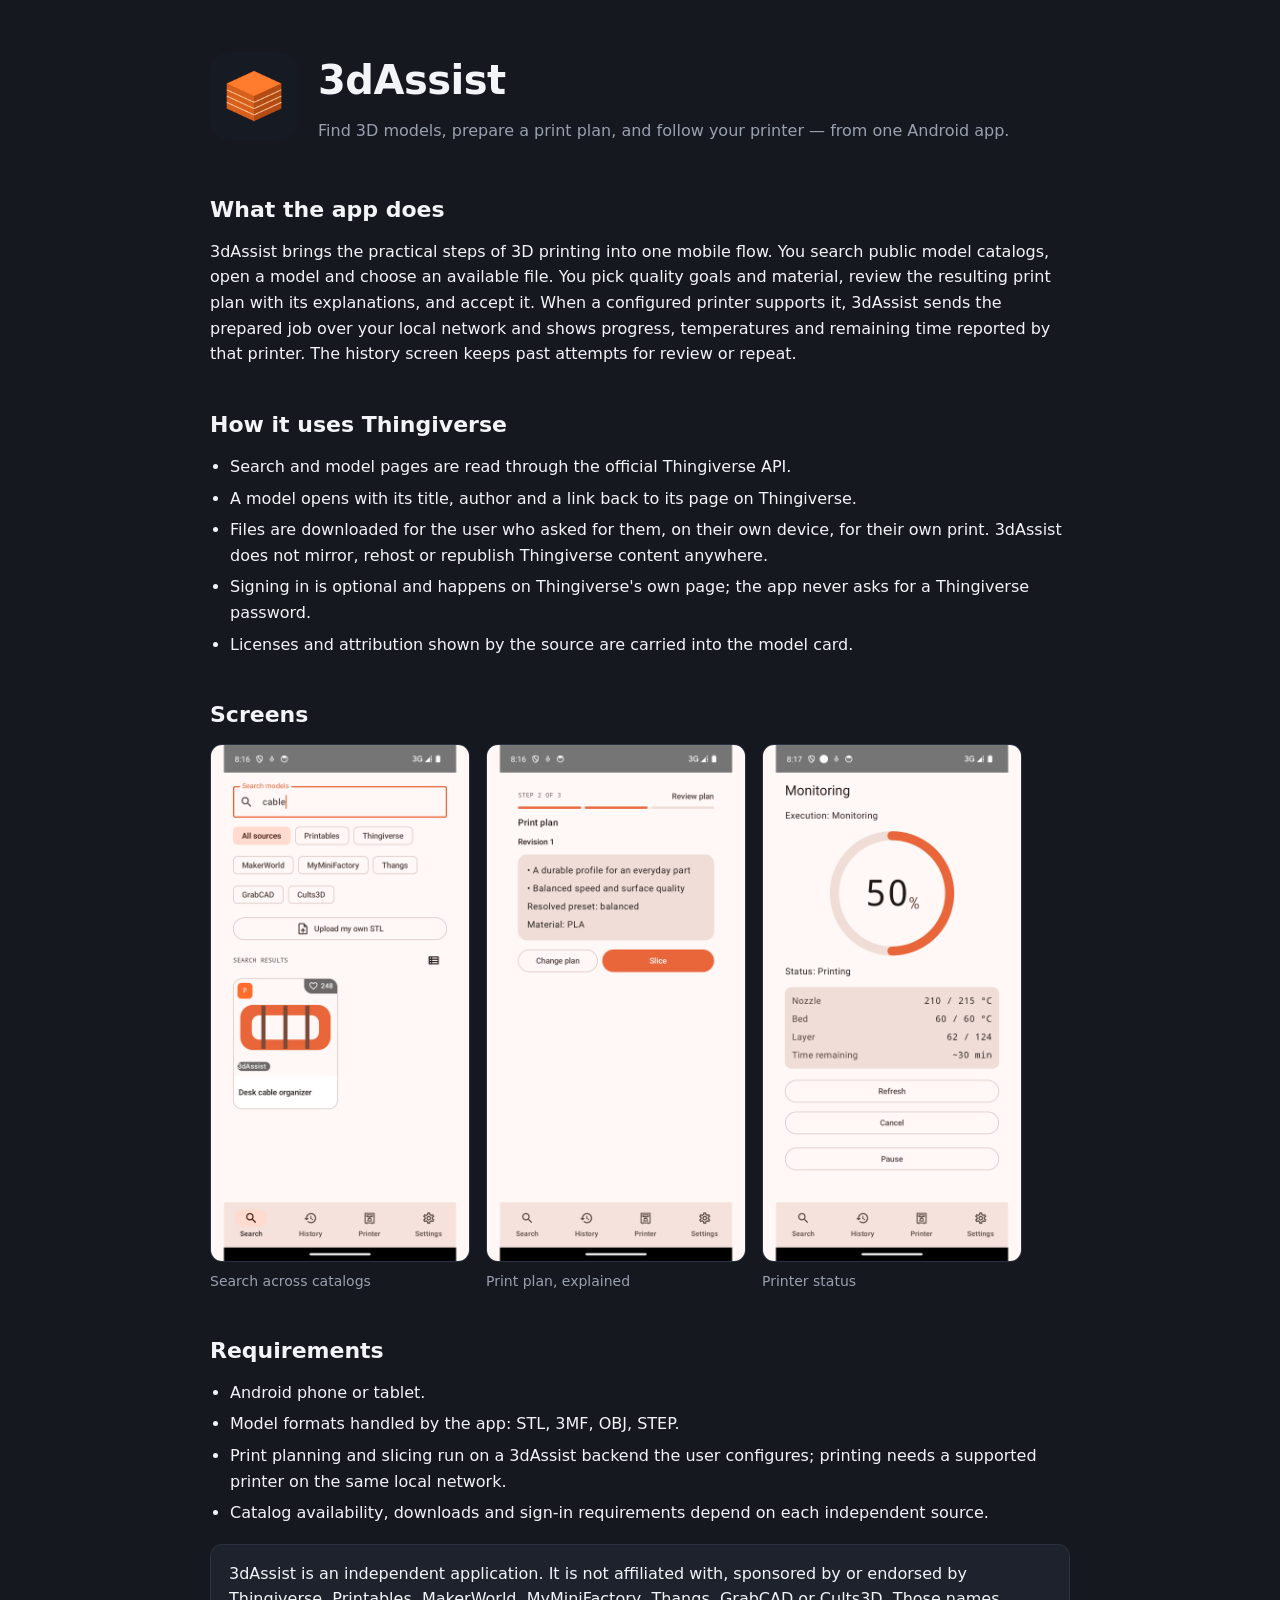
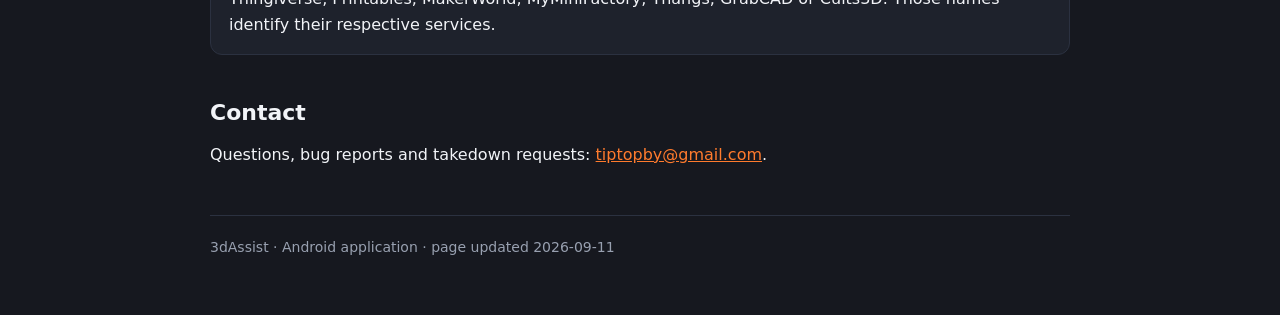
==== index.html @ 9f6e87f7 "site: landing page" ====
<!DOCTYPE html>
<html lang="en">
<head>
<meta charset="utf-8">
<meta name="viewport" content="width=device-width, initial-scale=1">
<title>3dAssist — find 3D models, plan the print, follow your printer</title>
<meta name="description" content="3dAssist is an Android app that searches public 3D model catalogs, prepares a print plan and follows the status of a configured printer.">
<link rel="icon" href="assets/icon.png">
<style>
  :root{ --bg:#16181f; --card:#1e222c; --line:#2b3140; --text:#f2f4f8; --dim:#98a0b0; --accent:#ff7b2d; }
  *{box-sizing:border-box}
  body{margin:0;background:var(--bg);color:var(--text);
       font:16px/1.6 "Segoe UI",system-ui,-apple-system,Roboto,Helvetica,Arial,sans-serif}
  .wrap{max-width:900px;margin:0 auto;padding:0 20px}
  header{padding:48px 0 8px;display:flex;align-items:center;gap:20px;flex-wrap:wrap}
  header img{width:88px;height:88px;border-radius:20px}
  h1{font-size:40px;margin:0;letter-spacing:-.5px}
  .tag{color:var(--dim);margin:6px 0 0}
  h2{font-size:22px;margin:40px 0 12px}
  p{margin:0 0 14px}
  ul{margin:0 0 14px;padding-left:20px}
  li{margin:6px 0}
  .shots{display:flex;gap:16px;flex-wrap:wrap;margin:8px 0 4px}
  .shots figure{margin:0;flex:1 1 220px;max-width:260px}
  .shots img{width:100%;border:1px solid var(--line);border-radius:12px;display:block}
  .shots figcaption{color:var(--dim);font-size:14px;margin-top:8px}
  .note{background:var(--card);border:1px solid var(--line);border-radius:12px;padding:16px 18px;margin:18px 0}
  a{color:var(--accent)}
  footer{color:var(--dim);font-size:14px;border-top:1px solid var(--line);margin-top:48px;padding:20px 0 56px}
</style>
</head>
<body>
<div class="wrap">

  <header>
    <img src="assets/icon.png" alt="3dAssist icon">
    <div>
      <h1>3dAssist</h1>
      <p class="tag">Find 3D models, prepare a print plan, and follow your printer — from one Android app.</p>
    </div>
  </header>

  <h2>What the app does</h2>
  <p>3dAssist brings the practical steps of 3D printing into one mobile flow. You search public model
     catalogs, open a model and choose an available file. You pick quality goals and material, review the
     resulting print plan with its explanations, and accept it. When a configured printer supports it,
     3dAssist sends the prepared job over your local network and shows progress, temperatures and
     remaining time reported by that printer. The history screen keeps past attempts for review or repeat.</p>

  <h2>How it uses Thingiverse</h2>
  <ul>
    <li>Search and model pages are read through the official Thingiverse API.</li>
    <li>A model opens with its title, author and a link back to its page on Thingiverse.</li>
    <li>Files are downloaded for the user who asked for them, on their own device, for their own print.
        3dAssist does not mirror, rehost or republish Thingiverse content anywhere.</li>
    <li>Signing in is optional and happens on Thingiverse's own page; the app never asks for a
        Thingiverse password.</li>
    <li>Licenses and attribution shown by the source are carried into the model card.</li>
  </ul>

  <h2>Screens</h2>
  <div class="shots">
    <figure><img src="assets/01-search.png" alt="Search across model catalogs"><figcaption>Search across catalogs</figcaption></figure>
    <figure><img src="assets/04-ai-explanation.png" alt="Print plan with explanations"><figcaption>Print plan, explained</figcaption></figure>
    <figure><img src="assets/05-print-status.png" alt="Live printer status"><figcaption>Printer status</figcaption></figure>
  </div>

  <h2>Requirements</h2>
  <ul>
    <li>Android phone or tablet.</li>
    <li>Model formats handled by the app: STL, 3MF, OBJ, STEP.</li>
    <li>Print planning and slicing run on a 3dAssist backend the user configures; printing needs a
        supported printer on the same local network.</li>
    <li>Catalog availability, downloads and sign-in requirements depend on each independent source.</li>
  </ul>

  <div class="note">
    3dAssist is an independent application. It is not affiliated with, sponsored by or endorsed by
    Thingiverse, Printables, MakerWorld, MyMiniFactory, Thangs, GrabCAD or Cults3D. Those names identify
    their respective services.
  </div>

  <h2>Contact</h2>
  <p>Questions, bug reports and takedown requests: <a href="mailto:tiptopby@gmail.com">tiptopby@gmail.com</a>.</p>

  <footer>
    3dAssist · Android application · page updated 2026-09-11
  </footer>

</div>
</body>
</html>
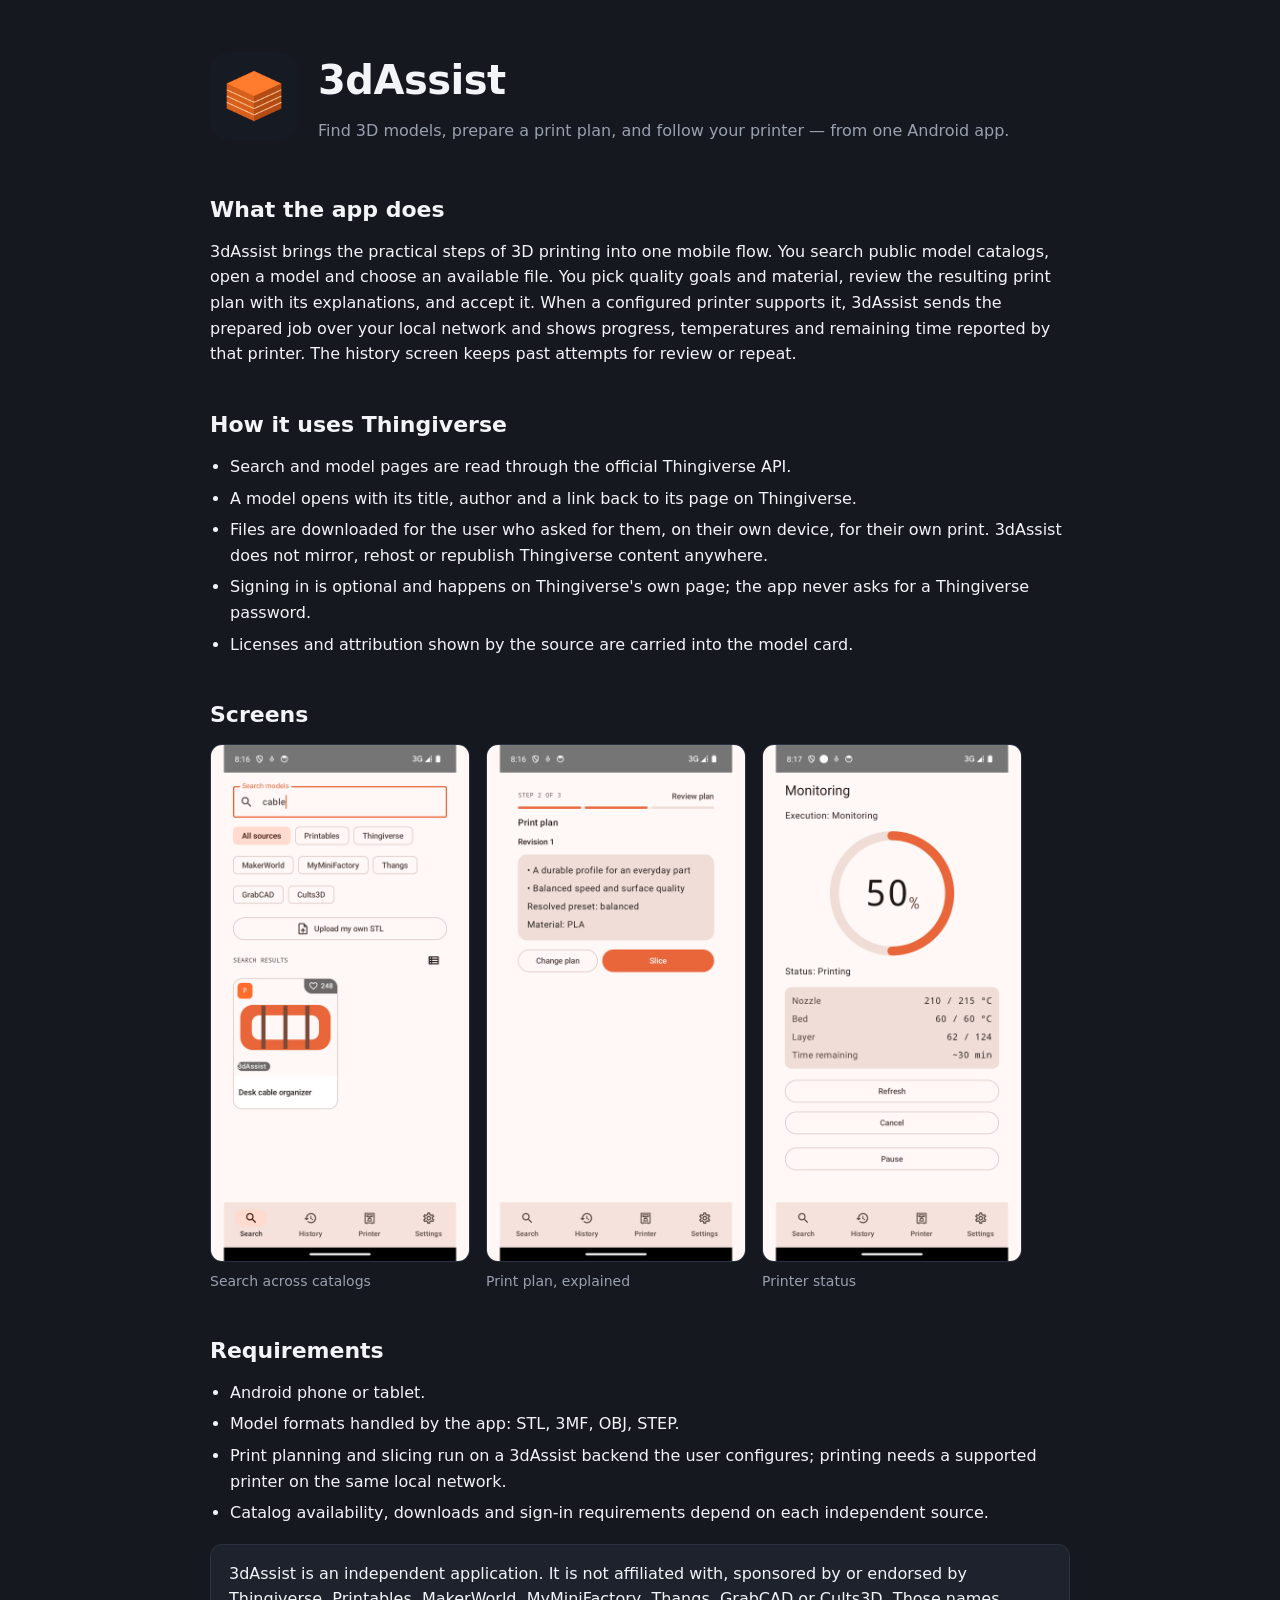
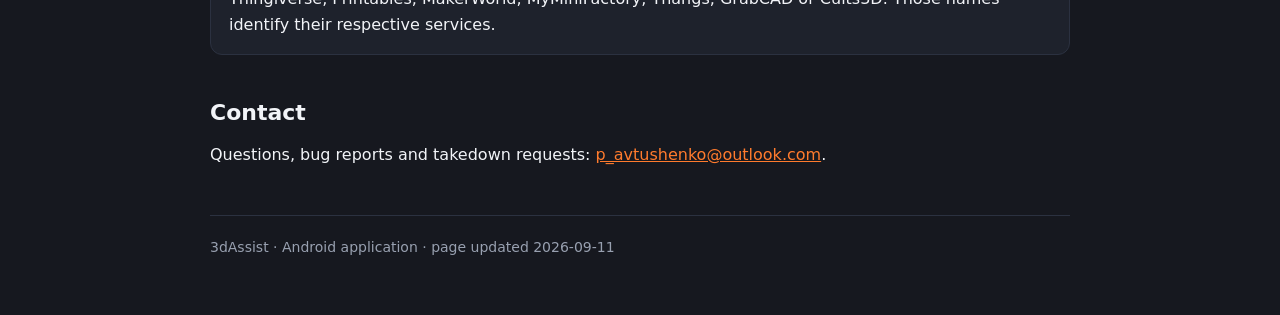
==== commit ac578822: "site: contact email" ====
--- a/index.html
+++ b/index.html
@@ -81,7 +81,7 @@
   </div>
 
   <h2>Contact</h2>
-  <p>Questions, bug reports and takedown requests: <a href="mailto:tiptopby@gmail.com">tiptopby@gmail.com</a>.</p>
+  <p>Questions, bug reports and takedown requests: <a href="mailto:p_avtushenko@outlook.com">p_avtushenko@outlook.com</a>.</p>
 
   <footer>
     3dAssist · Android application · page updated 2026-09-11
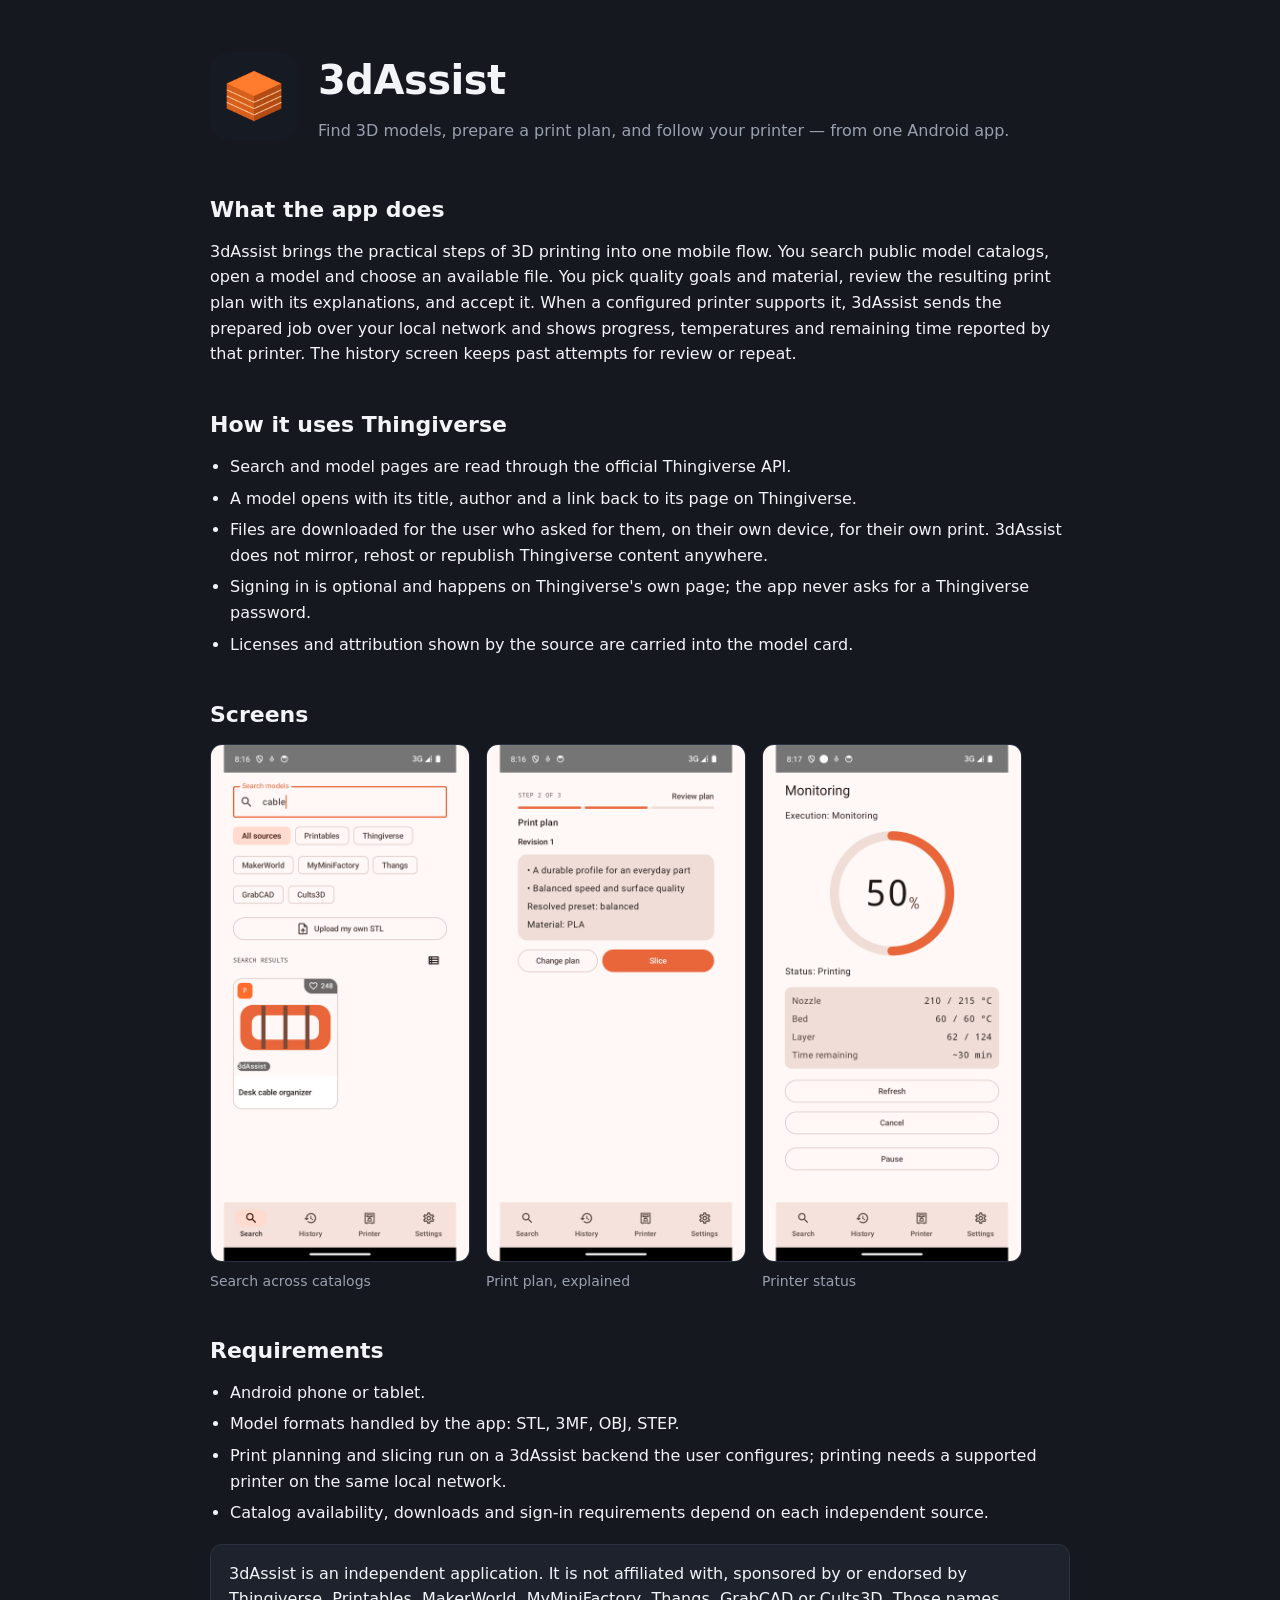
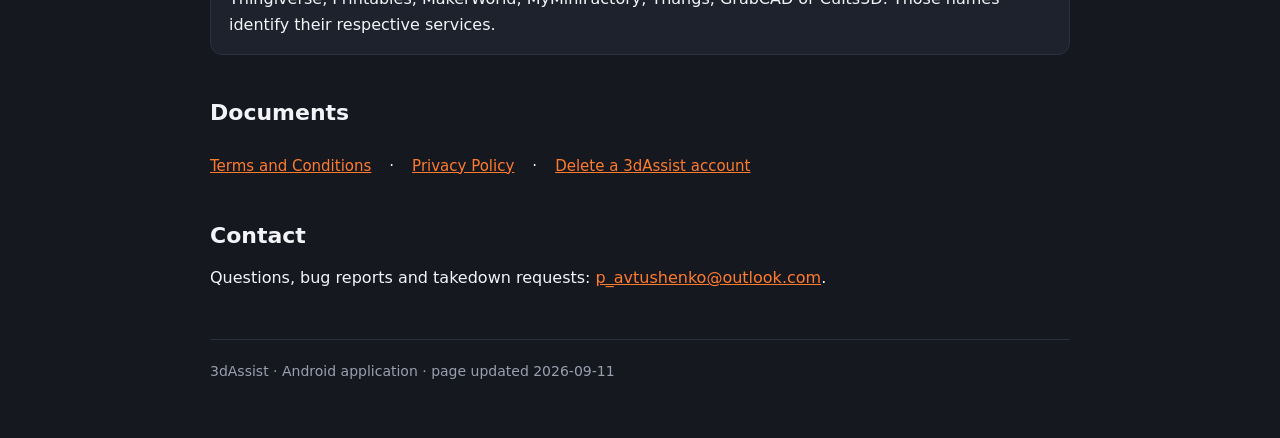
==== commit 60791f79: "legal pages published" ====
--- a/index.html
+++ b/index.html
@@ -6,28 +6,7 @@
 <title>3dAssist — find 3D models, plan the print, follow your printer</title>
 <meta name="description" content="3dAssist is an Android app that searches public 3D model catalogs, prepares a print plan and follows the status of a configured printer.">
 <link rel="icon" href="assets/icon.png">
-<style>
-  :root{ --bg:#16181f; --card:#1e222c; --line:#2b3140; --text:#f2f4f8; --dim:#98a0b0; --accent:#ff7b2d; }
-  *{box-sizing:border-box}
-  body{margin:0;background:var(--bg);color:var(--text);
-       font:16px/1.6 "Segoe UI",system-ui,-apple-system,Roboto,Helvetica,Arial,sans-serif}
-  .wrap{max-width:900px;margin:0 auto;padding:0 20px}
-  header{padding:48px 0 8px;display:flex;align-items:center;gap:20px;flex-wrap:wrap}
-  header img{width:88px;height:88px;border-radius:20px}
-  h1{font-size:40px;margin:0;letter-spacing:-.5px}
-  .tag{color:var(--dim);margin:6px 0 0}
-  h2{font-size:22px;margin:40px 0 12px}
-  p{margin:0 0 14px}
-  ul{margin:0 0 14px;padding-left:20px}
-  li{margin:6px 0}
-  .shots{display:flex;gap:16px;flex-wrap:wrap;margin:8px 0 4px}
-  .shots figure{margin:0;flex:1 1 220px;max-width:260px}
-  .shots img{width:100%;border:1px solid var(--line);border-radius:12px;display:block}
-  .shots figcaption{color:var(--dim);font-size:14px;margin-top:8px}
-  .note{background:var(--card);border:1px solid var(--line);border-radius:12px;padding:16px 18px;margin:18px 0}
-  a{color:var(--accent)}
-  footer{color:var(--dim);font-size:14px;border-top:1px solid var(--line);margin-top:48px;padding:20px 0 56px}
-</style>
+<link rel="stylesheet" href="assets/site.css">
 </head>
 <body>
 <div class="wrap">
@@ -80,6 +59,9 @@
     their respective services.
   </div>
 
+  <h2>Documents</h2>
+  <p class="nav"><a href="terms.html">Terms and Conditions</a> · <a href="privacy.html">Privacy Policy</a> · <a href="delete-account.html">Delete a 3dAssist account</a></p>
+
   <h2>Contact</h2>
   <p>Questions, bug reports and takedown requests: <a href="mailto:p_avtushenko@outlook.com">p_avtushenko@outlook.com</a>.</p>
 
--- a/assets/site.css
+++ b/assets/site.css
@@ -0,0 +1,24 @@
+:root{ --bg:#16181f; --card:#1e222c; --line:#2b3140; --text:#f2f4f8; --dim:#98a0b0; --accent:#ff7b2d; }
+*{box-sizing:border-box}
+body{margin:0;background:var(--bg);color:var(--text);
+     font:16px/1.6 "Segoe UI",system-ui,-apple-system,Roboto,Helvetica,Arial,sans-serif}
+.wrap{max-width:900px;margin:0 auto;padding:0 20px}
+header{padding:48px 0 8px;display:flex;align-items:center;gap:20px;flex-wrap:wrap}
+header img{width:88px;height:88px;border-radius:20px}
+h1{font-size:40px;margin:0;letter-spacing:-.5px}
+.tag{color:var(--dim);margin:6px 0 0}
+h2{font-size:22px;margin:40px 0 12px}
+h3{font-size:18px;margin:28px 0 10px}
+p{margin:0 0 14px}
+ul{margin:0 0 14px;padding-left:20px}
+li{margin:6px 0}
+.shots{display:flex;gap:16px;flex-wrap:wrap;margin:8px 0 4px}
+.shots figure{margin:0;flex:1 1 220px;max-width:260px}
+.shots img{width:100%;border:1px solid var(--line);border-radius:12px;display:block}
+.shots figcaption{color:var(--dim);font-size:14px;margin-top:8px}
+.note{background:var(--card);border:1px solid var(--line);border-radius:12px;padding:16px 18px;margin:18px 0}
+.nav{display:flex;gap:18px;flex-wrap:wrap;margin:24px 0 0;font-size:15px}
+.doc h1{font-size:32px;padding-top:48px}
+.meta{color:var(--dim);font-size:15px;margin:8px 0 0}
+a{color:var(--accent)}
+footer{color:var(--dim);font-size:14px;border-top:1px solid var(--line);margin-top:48px;padding:20px 0 56px}
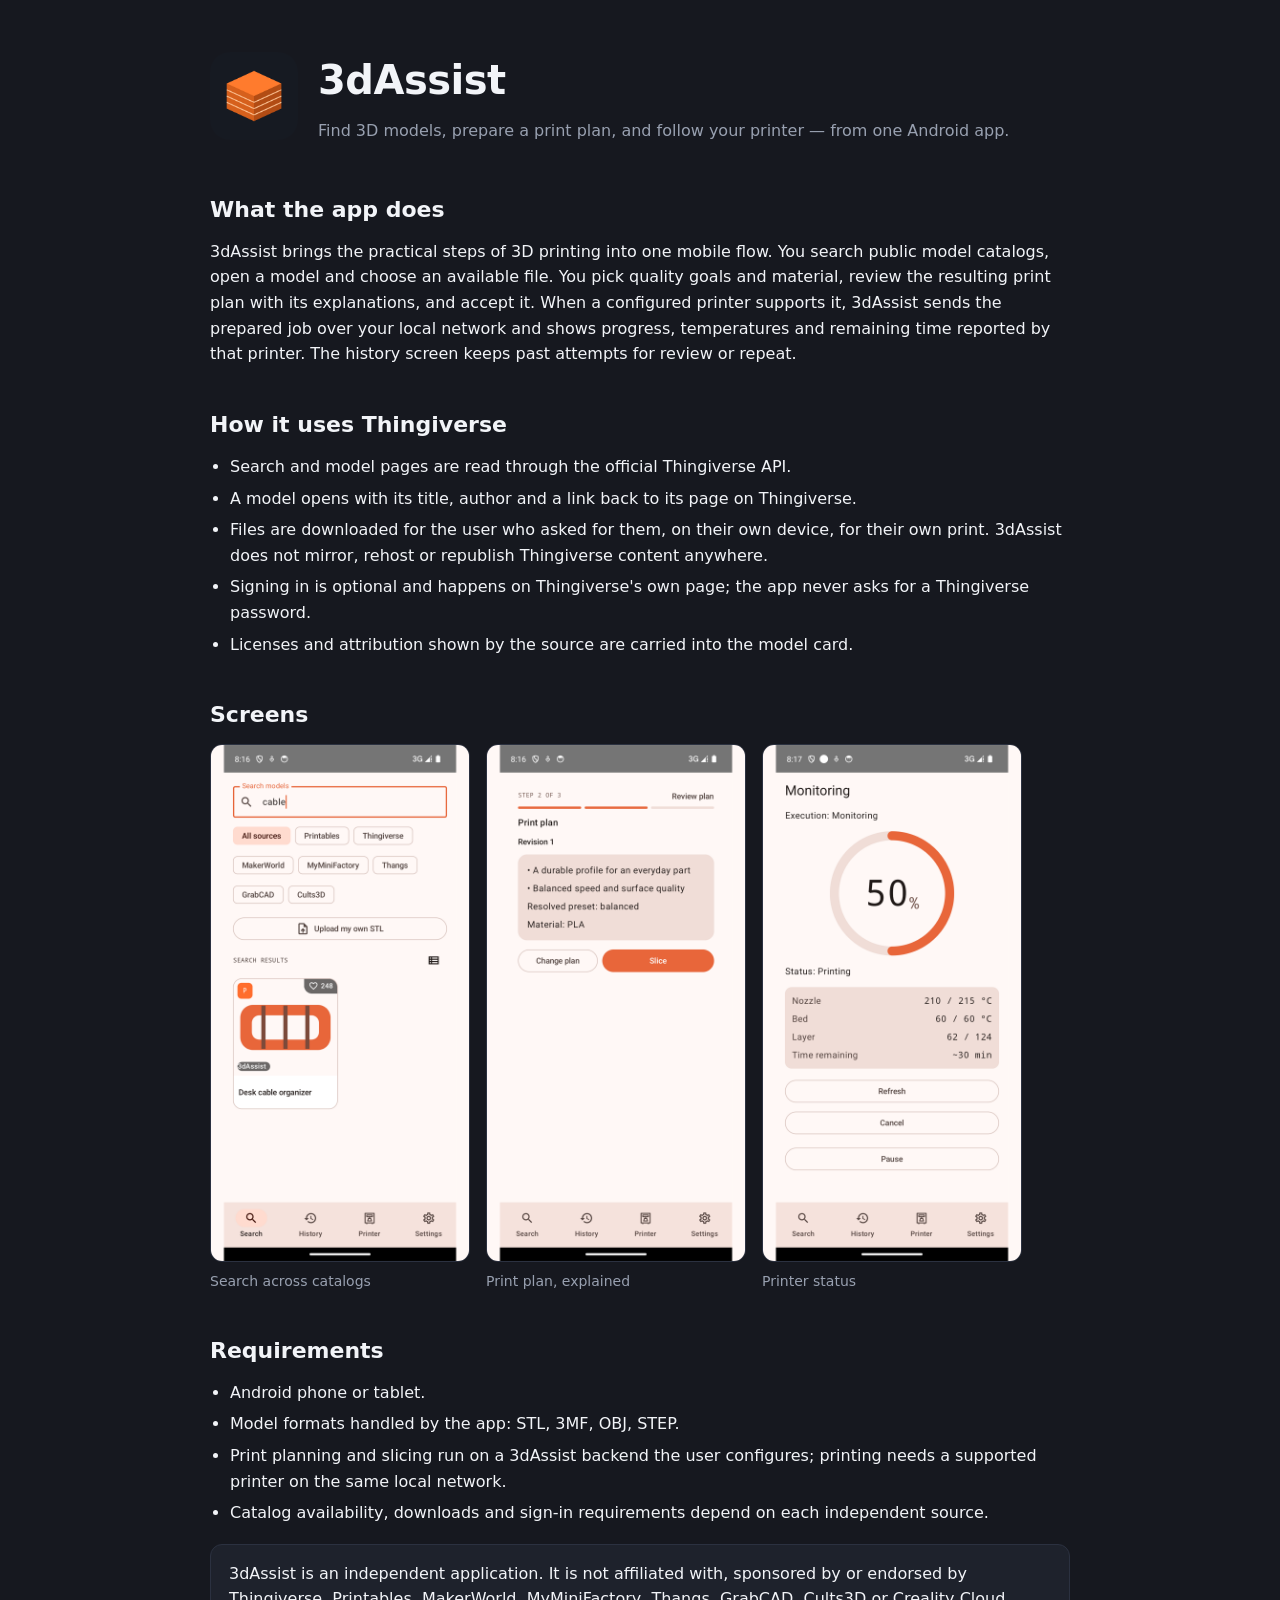
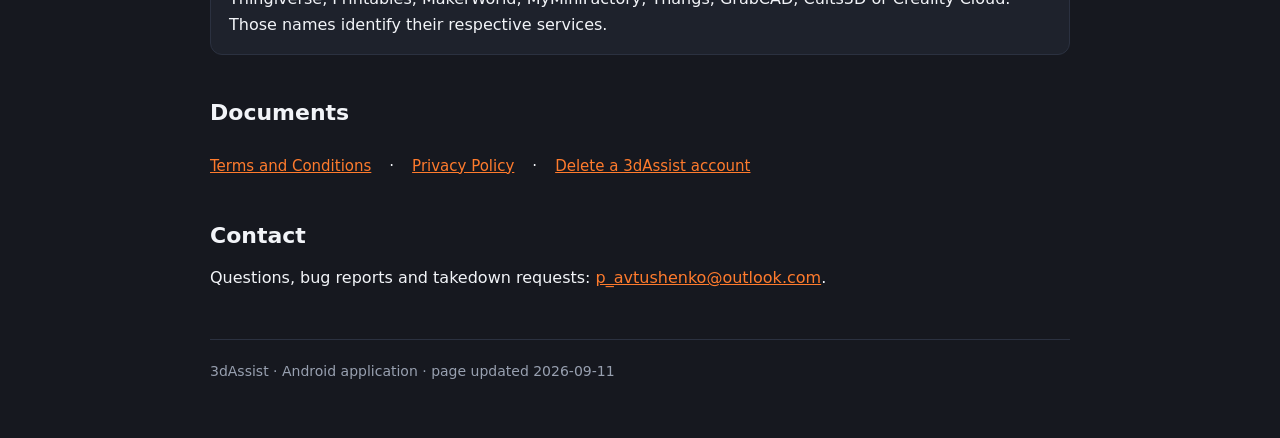
==== commit dfe7659e: "docs: mention Creality Cloud" ====
--- a/index.html
+++ b/index.html
@@ -55,7 +55,7 @@
 
   <div class="note">
     3dAssist is an independent application. It is not affiliated with, sponsored by or endorsed by
-    Thingiverse, Printables, MakerWorld, MyMiniFactory, Thangs, GrabCAD or Cults3D. Those names identify
+    Thingiverse, Printables, MakerWorld, MyMiniFactory, Thangs, GrabCAD, Cults3D or Creality Cloud. Those names identify
     their respective services.
   </div>
 
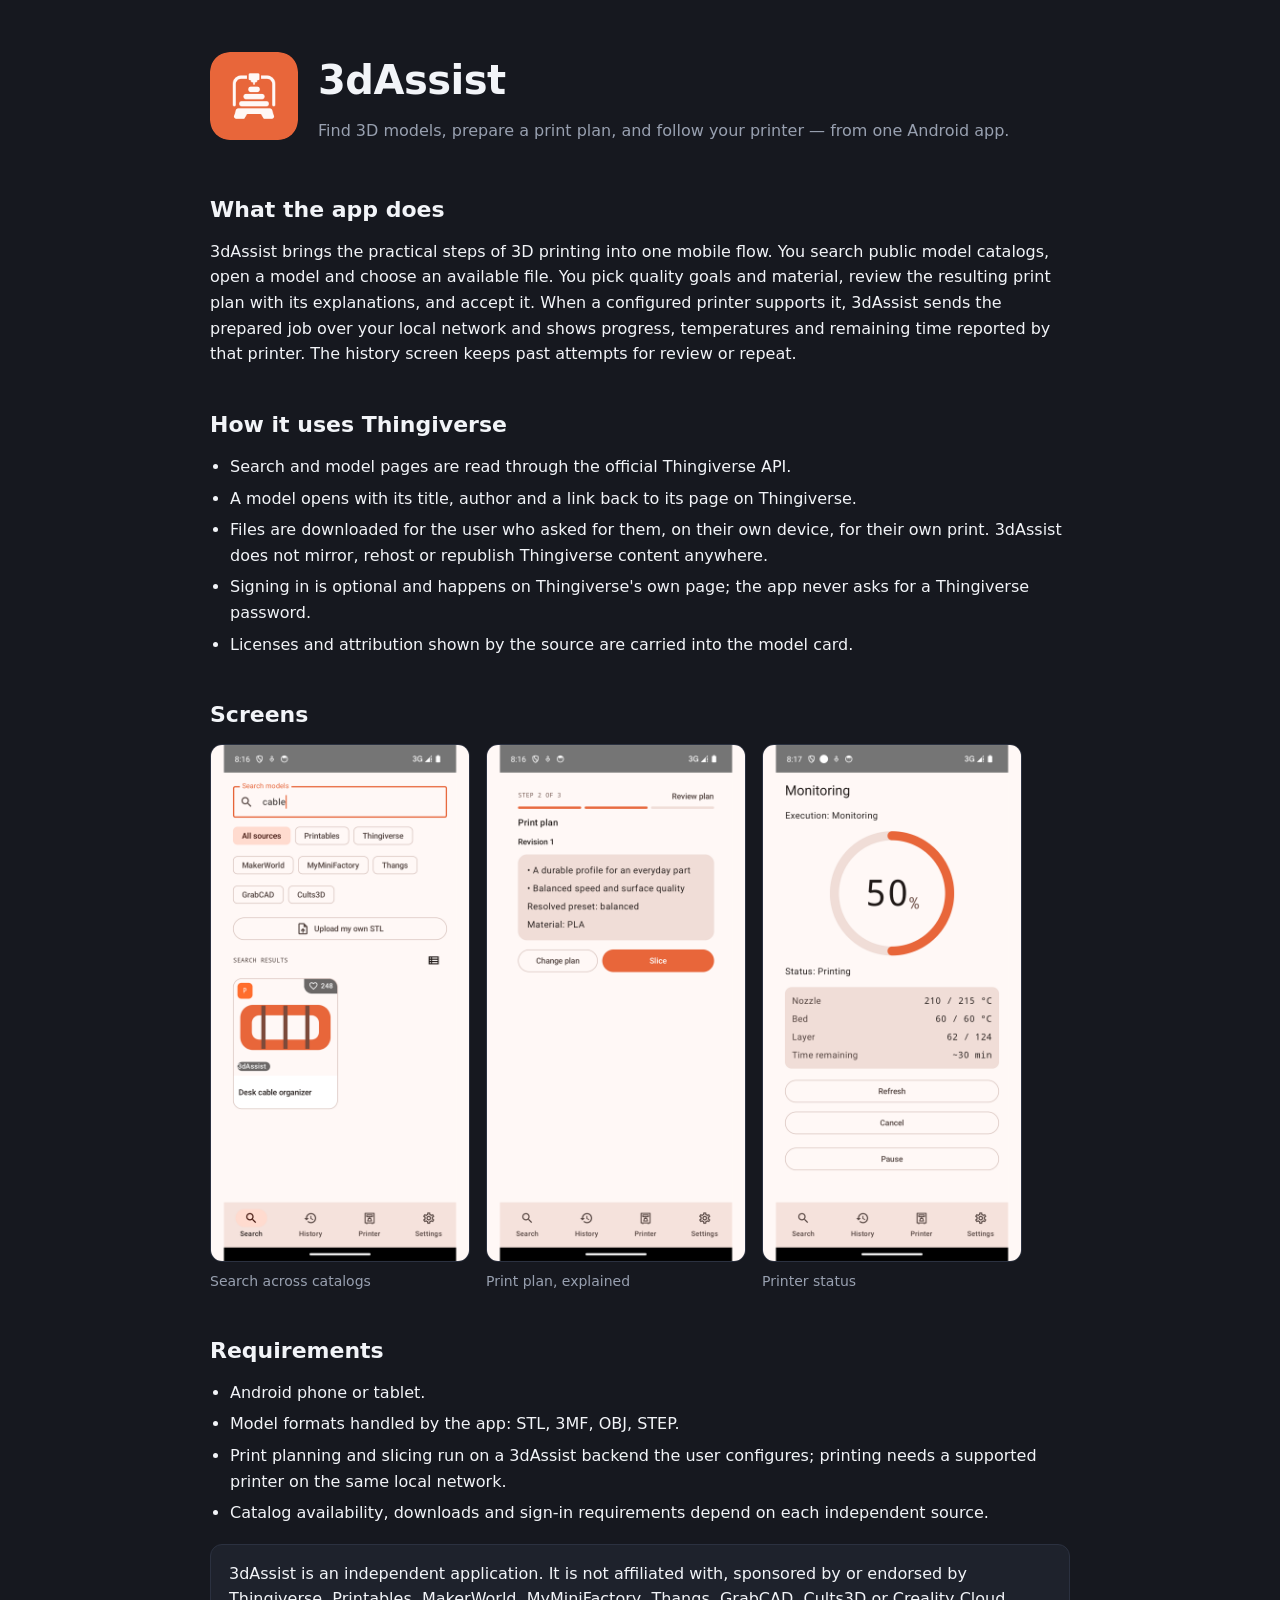
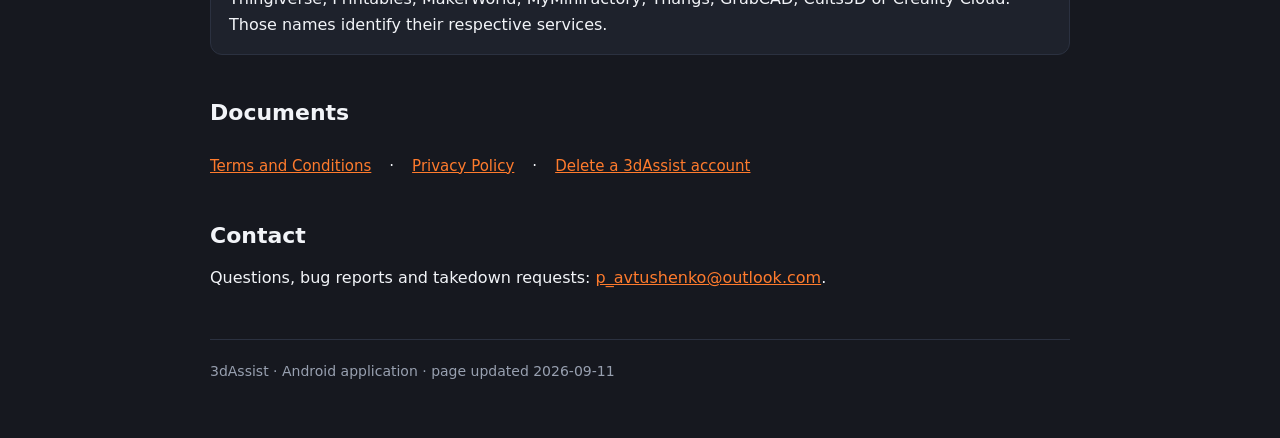
==== commit 18481b9d: "site: new brand icons" ====
--- a/index.html
+++ b/index.html
@@ -5,7 +5,11 @@
 <meta name="viewport" content="width=device-width, initial-scale=1">
 <title>3dAssist — find 3D models, plan the print, follow your printer</title>
 <meta name="description" content="3dAssist is an Android app that searches public 3D model catalogs, prepares a print plan and follows the status of a configured printer.">
-<link rel="icon" href="assets/icon.png">
+<link rel="icon" href="assets/favicon.svg" type="image/svg+xml">
+<link rel="icon" href="assets/favicon-48.png" sizes="48x48" type="image/png">
+<link rel="icon" href="assets/favicon-32.png" sizes="32x32" type="image/png">
+<link rel="icon" href="assets/favicon-16.png" sizes="16x16" type="image/png">
+<link rel="apple-touch-icon" href="assets/apple-touch-icon.png">
 <link rel="stylesheet" href="assets/site.css">
 </head>
 <body>
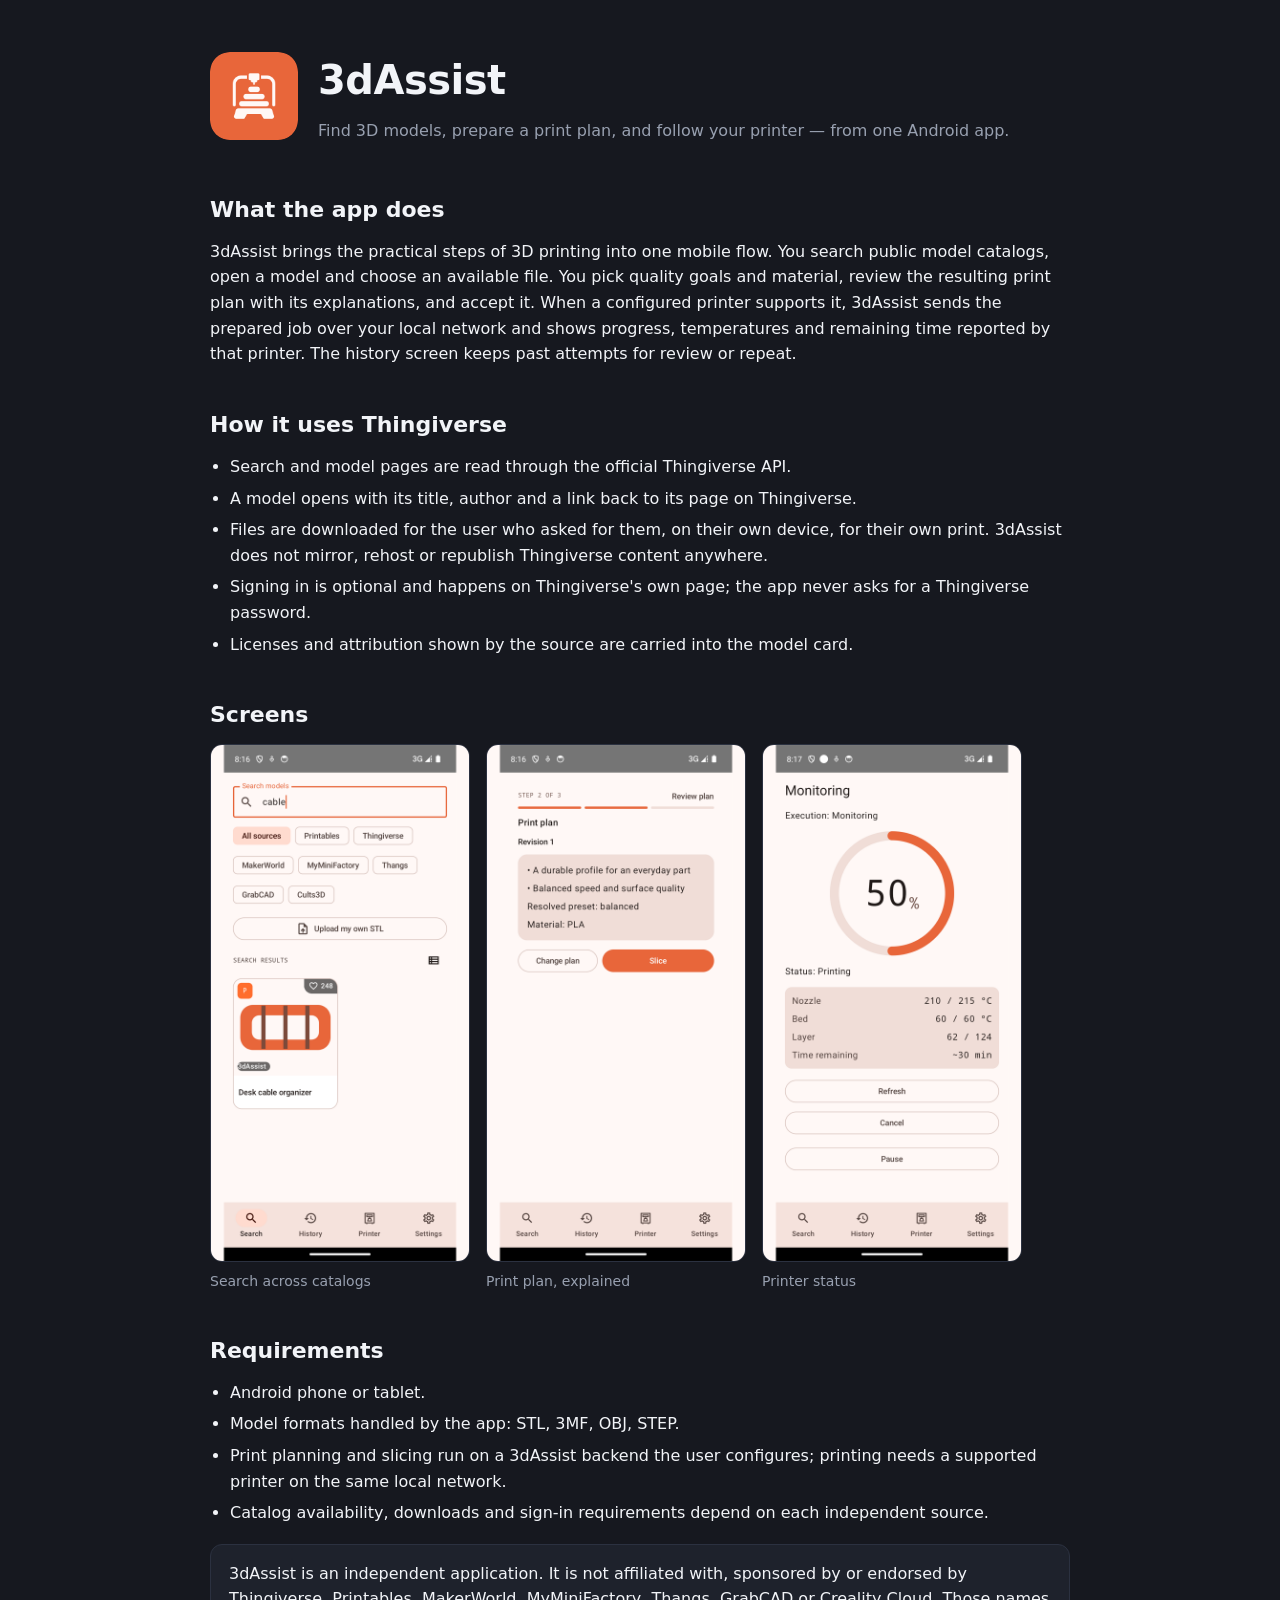
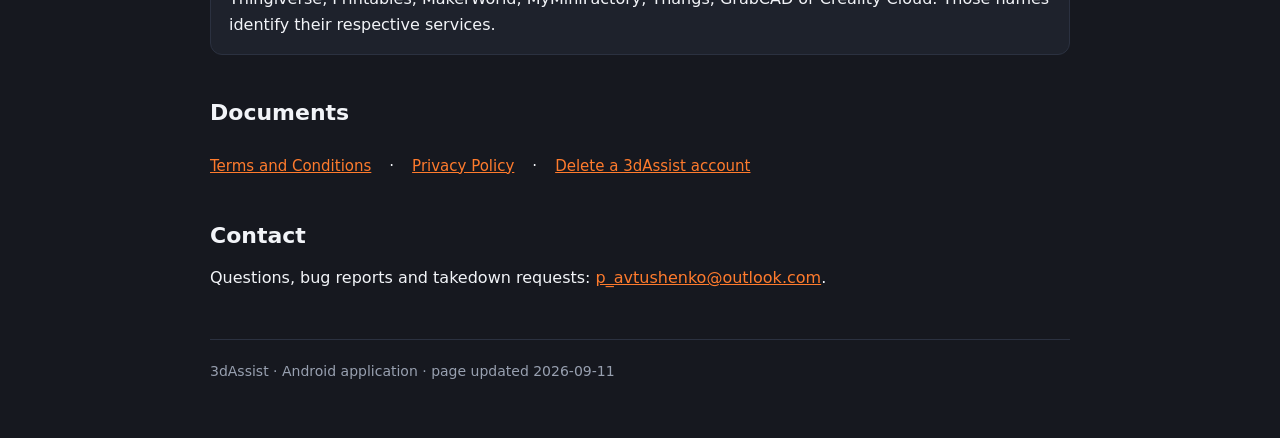
==== commit e06dc9f2: "docs: remove Cults3D" ====
--- a/index.html
+++ b/index.html
@@ -59,7 +59,7 @@
 
   <div class="note">
     3dAssist is an independent application. It is not affiliated with, sponsored by or endorsed by
-    Thingiverse, Printables, MakerWorld, MyMiniFactory, Thangs, GrabCAD, Cults3D or Creality Cloud. Those names identify
+    Thingiverse, Printables, MakerWorld, MyMiniFactory, Thangs, GrabCAD or Creality Cloud. Those names identify
     their respective services.
   </div>
 
